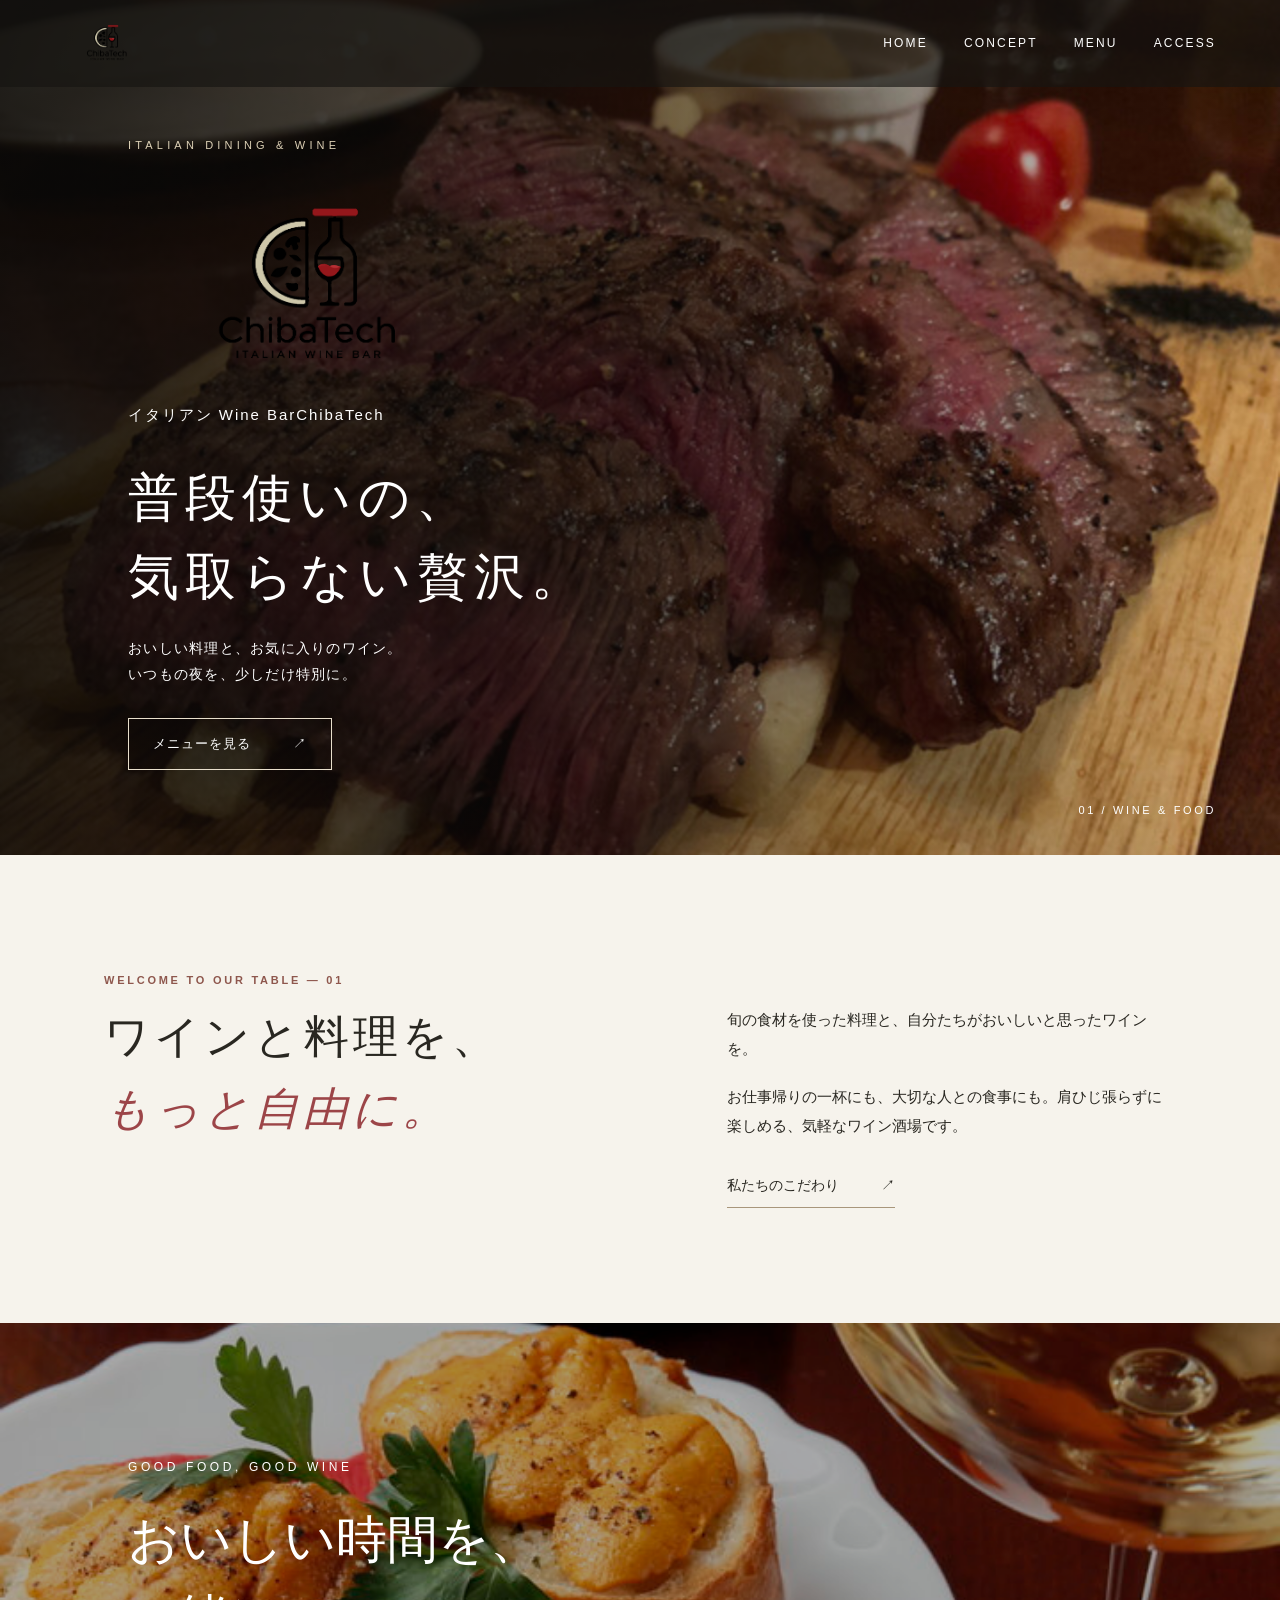
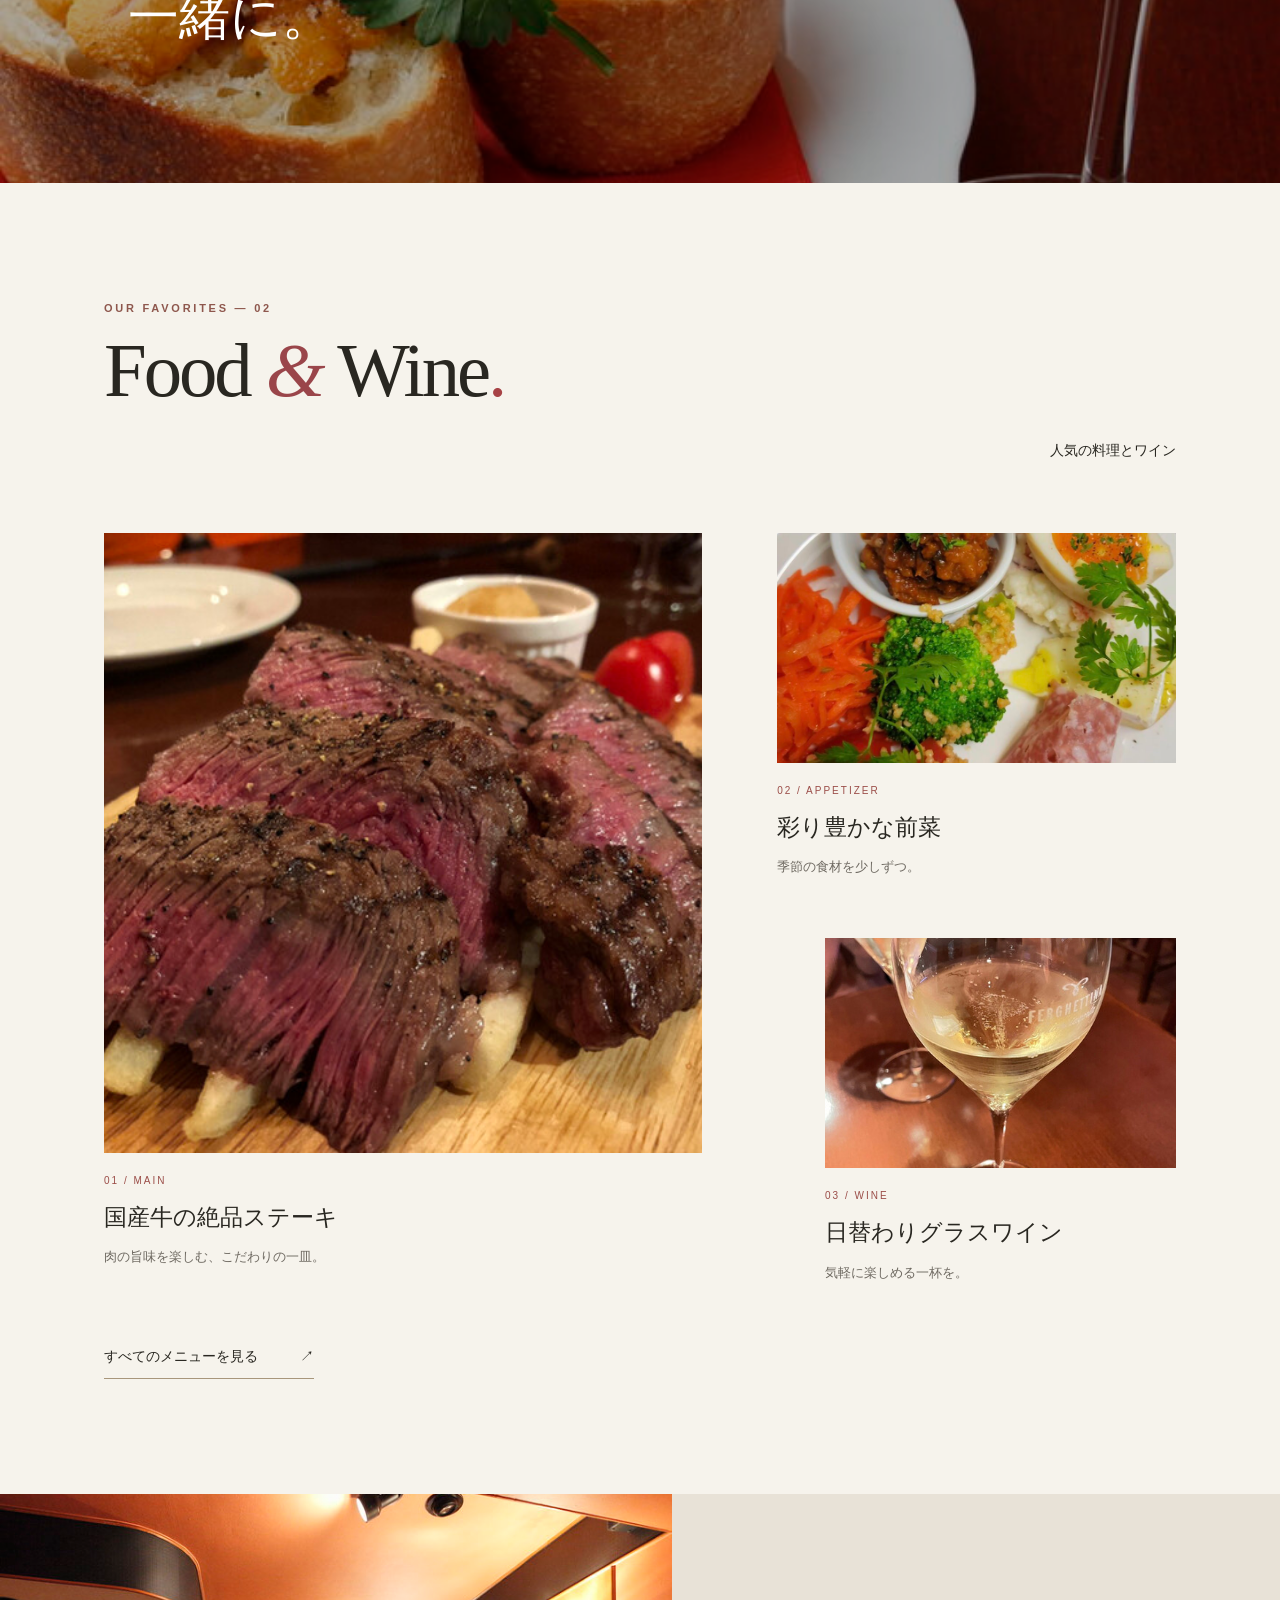
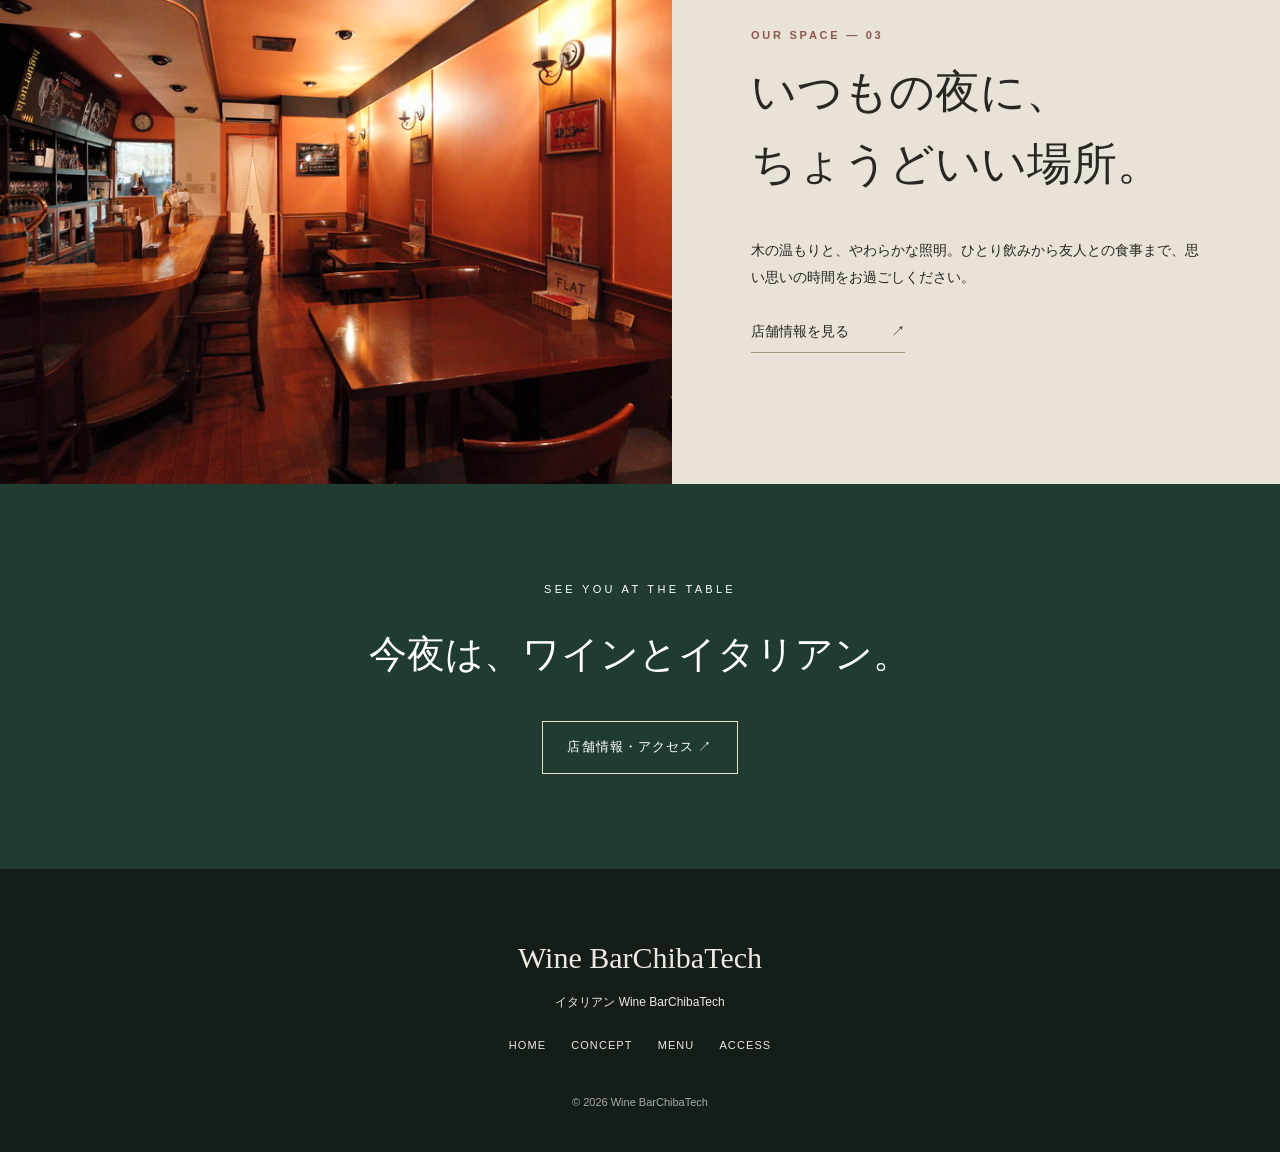
==== index.html @ f0bc8bd6 "Add files via upload" ====
<!DOCTYPE html>
<html lang="ja">
<head>
  <meta charset="UTF-8">
  <meta name="viewport" content="width=device-width, initial-scale=1.0">
  <meta name="description" content="イタリアン Wine BarChibaTech。旬の料理とワインを気軽に楽しむワインバー。">
  <title>HOME | イタリアン Wine BarChibaTech</title>
  <link rel="stylesheet" href="style.css">
</head>
<body class="home">
<header class="site-header">
  <a class="header-logo" href="index.html"><img src="images/logo.png" alt="Wine BarChibaTech ロゴ"></a>
  <nav><a href="index.html">HOME</a><a href="concept.html">CONCEPT</a><a href="menu.html">MENU</a><a href="access.html">ACCESS</a></nav>
</header>
<main>
<section class="hero">
  <img class="hero-bg" src="images/国産業ステーキ2.jpg" alt="国産牛のステーキ">
  <div class="hero-shade"></div>
  <div class="hero-content">
    <p class="hero-small">ITALIAN DINING & WINE</p>
    <img class="hero-logo" src="images/logo.png" alt="Wine BarChibaTech">
    <p class="hero-brand">イタリアン Wine BarChibaTech</p>
    <h1>普段使いの、<br>気取らない贅沢。</h1>
    <p class="hero-lead">おいしい料理と、お気に入りのワイン。<br>いつもの夜を、少しだけ特別に。</p>
    <a class="outline-button" href="menu.html">メニューを見る <span>↗</span></a>
  </div>
  <span class="hero-number">01 / WINE & FOOD</span>
</section>
<section class="welcome section-wrap">
  <div class="welcome-title"><p class="eyebrow">WELCOME TO OUR TABLE — 01</p><h2>ワインと料理を、<br><em>もっと自由に。</em></h2></div>
  <div class="welcome-copy"><p>旬の食材を使った料理と、自分たちがおいしいと思ったワインを。</p><p>お仕事帰りの一杯にも、大切な人との食事にも。肩ひじ張らずに楽しめる、気軽なワイン酒場です。</p><a class="arrow-link" href="concept.html">私たちのこだわり <span>↗</span></a></div>
</section>
<section class="photo-band"><img src="images/ワインと人気メニュー.jpg" alt="ワインと料理を囲む食卓"><div><span>GOOD FOOD, GOOD WINE</span><p>おいしい時間を、<br>一緒に。</p></div></section>
<section class="selection section-wrap">
  <div class="section-heading"><div><p class="eyebrow">OUR FAVORITES — 02</p><h2>Food <em>&</em> Wine<span class="red-dot">.</span></h2></div><p>人気の料理とワイン</p></div>
  <div class="feature-grid">
    <a class="feature-card feature-large" href="menu.html"><img src="images/国産業ステーキ2.jpg" alt="国産牛のステーキ"><span class="feature-no">01 / MAIN</span><h3>国産牛の絶品ステーキ</h3><p>肉の旨味を楽しむ、こだわりの一皿。</p></a>
    <a class="feature-card feature-small" href="menu.html"><img src="images/こだわり1.jpg" alt="彩り豊かな前菜盛り合わせ"><span class="feature-no">02 / APPETIZER</span><h3>彩り豊かな前菜</h3><p>季節の食材を少しずつ。</p></a>
    <a class="feature-card feature-small feature-offset" href="menu.html"><img src="images/ワイン2.jpg" alt="グラスワイン"><span class="feature-no">03 / WINE</span><h3>日替わりグラスワイン</h3><p>気軽に楽しめる一杯を。</p></a>
  </div>
  <a class="arrow-link section-end" href="menu.html">すべてのメニューを見る <span>↗</span></a>
</section>
<section class="space-section"><div class="space-photo"><img src="images/内装2.jpg" alt="木のカウンターとテーブルが並ぶ店内"></div><div class="space-copy"><p class="eyebrow">OUR SPACE — 03</p><h2>いつもの夜に、<br>ちょうどいい場所。</h2><p>木の温もりと、やわらかな照明。ひとり飲みから友人との食事まで、思い思いの時間をお過ごしください。</p><a class="arrow-link" href="access.html">店舗情報を見る <span>↗</span></a></div></section>
<section class="bottom-cta"><p>SEE YOU AT THE TABLE</p><h2>今夜は、ワインとイタリアン。</h2><a class="outline-button" href="access.html">店舗情報・アクセス ↗</a></section>
</main>
<footer><div class="footer-brand">Wine BarChibaTech</div><p>イタリアン Wine BarChibaTech</p><div class="footer-links"><a href="index.html">HOME</a><a href="concept.html">CONCEPT</a><a href="menu.html">MENU</a><a href="access.html">ACCESS</a></div><small>© 2026 Wine BarChibaTech</small></footer>
</body>
</html>
---- style.css ----
@charset "UTF-8";

/* 全体の設定 */
* { box-sizing: border-box; }
html { scroll-behavior: smooth; }
body { margin: 0; color: #292721; background: #f6f3ec; font-family: "Yu Gothic", "Hiragino Kaku Gothic ProN", sans-serif; line-height: 1.9; }
img { max-width: 100%; display: block; }
a { color: inherit; text-decoration: none; }
h1,h2,h3,p { margin-top: 0; }
h1,h2,h3 { font-weight: 500; }
h1,h2 { font-family: "Yu Mincho", "Hiragino Mincho ProN", serif; }
em { font-weight: normal; }
.site-header { position: absolute; top: 0; left: 0; width: 100%; z-index: 10; display: flex; align-items: center; justify-content: space-between; padding: 16px 5%; background: rgba(22,20,18,.65); color: #fff; }
.header-logo img { width: 86px; height: 55px; object-fit: contain; }
.site-header nav { display: flex; gap: 36px; }
.site-header nav a { font-size: 12px; letter-spacing: .18em; padding: 8px 0; border-bottom: 1px solid transparent; }
.site-header nav a:hover { border-color: #d6c5a2; }

/* トップの大きな写真 */
.hero { position: relative; min-height: 760px; height: 95vh; max-height: 1050px; background: #1b1511; color: white; overflow: hidden; display: flex; align-items: center; }
.hero-bg { position: absolute; inset: 0; width: 100%; height: 100%; object-fit: cover; object-position: 55% 50%; }
.hero-shade { position: absolute; inset: 0; background: linear-gradient(90deg,rgba(10,9,8,.90) 0%,rgba(10,9,8,.72) 36%,rgba(10,9,8,.17) 100%); }
.hero-content { position: relative; z-index: 1; width: min(620px, 90%); margin-left: 10%; padding: 105px 0 55px; }
.hero-small { font-size: 11px; letter-spacing: .38em; color: #ded2b7; margin-bottom: 15px; }
.hero-logo { width: min(380px, 78%); height: 235px; object-fit: contain; object-position: left center; margin: 0 0 0 -10px; }
.hero-brand { font-size: 15px; letter-spacing: .13em; margin: -4px 0 28px; }
.hero h1 { font-size: clamp(36px, 4vw, 66px); line-height: 1.55; letter-spacing: .12em; margin-bottom: 18px; }
.hero h1 em { color: #e6d4b1; }
.hero-lead { font-size: 14px; letter-spacing: .09em; margin-bottom: 30px; }
.outline-button { display: inline-flex; align-items: center; justify-content: space-between; gap: 42px; border: 1px solid #e8dfcc; padding: 13px 24px; font-size: 13px; letter-spacing: .08em; transition: .2s; }
.outline-button:hover { background: #f5efe2; color: #28231c; }
.hero-number { position: absolute; bottom: 34px; right: 5%; font-size: 11px; letter-spacing: .24em; z-index: 1; }

/* 共通の見出し */
.section-wrap { max-width: 1200px; padding: 115px 5%; margin: auto; }
.eyebrow { font-size: 11px; letter-spacing: .25em; color: #8e574d; font-family: Arial,sans-serif; font-weight: bold; }
.arrow-link { display: inline-flex; gap: 42px; border-bottom: 1px solid #a8967b; padding-bottom: 8px; font-size: 14px; }
.arrow-link:hover { color: #8b373b; }
.welcome { display: grid; grid-template-columns: 1.15fr 1fr; gap: 10%; }
.welcome h2 { font-size: clamp(32px, 3.5vw, 50px); line-height: 1.6; letter-spacing: .09em; }
.welcome h2 em { color: #9c4548; }
.welcome-copy { padding-top: 36px; font-size: 15px; }
.welcome-copy p { margin-bottom: 20px; }
.welcome-copy .arrow-link { margin-top: 12px; }

/* 横長の写真 */
.photo-band { height: 460px; position: relative; overflow: hidden; background: #261a14; }
.photo-band img { width: 100%; height: 100%; object-fit: cover; object-position: center 48%; filter: brightness(.67); }
.photo-band div { position: absolute; left: 10%; top: 28%; color: white; }
.photo-band span { font-size: 12px; letter-spacing: .3em; }
.photo-band p { font-family: "Yu Mincho",serif; font-size: clamp(32px,4vw,56px); line-height: 1.5; margin-top: 20px; }

/* 料理の非対称レイアウト */
.section-heading { display: flex; justify-content: space-between; align-items: end; margin-bottom: 55px; }
.section-heading h2 { font-family: Georgia,serif; font-size: clamp(44px,6vw,78px); line-height: 1.1; letter-spacing: -.04em; }
.section-heading h2 em { color: #9a454a; }
.red-dot { color: #a74245; }
.section-heading > p { font-size: 14px; }
.feature-grid { display: grid; grid-template-columns: 1.2fr .8fr; gap: 45px 7%; align-items: start; }
.feature-card { display: block; }
.feature-card img { width: 100%; height: 310px; object-fit: cover; transition: transform .3s; }
.feature-card:hover img { transform: scale(1.015); }
.feature-large { grid-row: span 2; }
.feature-large img { height: 620px; }
.feature-small img { height: 230px; }
.feature-offset { margin-left: 12%; }
.feature-no { display: block; color: #9b4d48; font-size: 10px; letter-spacing: .2em; margin-top: 18px; }
.feature-card h3 { font-family: "Yu Mincho",serif; font-size: 23px; margin: 6px 0; }
.feature-card p { color: #6f6a62; font-size: 13px; }
.section-end { margin-top: 45px; }

/* 店内の紹介 */
.space-section { display: grid; grid-template-columns: 1.05fr .95fr; background: #e8e2d7; }
.space-photo img { width: 100%; height: 590px; object-fit: cover; }
.space-copy { align-self: center; padding: 60px 13%; }
.space-copy h2 { font-size: clamp(30px,3.5vw,48px); line-height: 1.6; }
.space-copy > p:not(.eyebrow) { font-size: 14px; margin: 25px 0; }
.bottom-cta { background: #203b30; color: white; padding: 95px 20px; text-align: center; }
.bottom-cta > p { font-size: 11px; letter-spacing: .3em; }
.bottom-cta h2 { font-size: clamp(26px,3vw,43px); margin: 18px 0 30px; }

/* 下層ページ */
.sub-hero { padding: 185px 5% 90px; text-align: center; background: #203b30; color: white; }
.sub-hero .eyebrow { color: #d3bca3; }
.sub-hero h1 { font-size: clamp(32px,4vw,55px); margin: 15px 0; }
.sub-hero span { font-size: 10px; letter-spacing: .25em; }
.page-content { max-width: 1160px; padding: 70px 5% 100px; margin: auto; }
.content-shell { width: 100%; }
.content-shell > h1 { display: none; }
.content-shell h2 { font-size: clamp(25px,3vw,36px); padding: 0 0 15px; margin: 75px 0 28px; border-bottom: 1px solid #c8b9a5; }
.content-shell .eyebrow { display: none; }
.content-shell .section-number { font-size: 10px; color: #995b4c; letter-spacing: .22em; margin-top: 50px; }
.flex-box { display: flex; align-items: center; gap: 7%; margin: 35px 0 80px; }
.flex-box:nth-of-type(even) { flex-direction: row-reverse; }
.flex-text { flex: 1; font-size: 15px; }
.flex-img { flex: 1; }
.flex-img img { width: 100%; height: 330px; object-fit: cover; }
.menu-box { display: grid; grid-template-columns: repeat(3,1fr); gap: 38px 25px; }
.menu-item img { width: 100%; height: 220px; object-fit: cover; }
.menu-item h3 { font-family: "Yu Mincho",serif; font-size: 20px; margin: 13px 0 0; }
.menu-item p { font-size: 13px; margin-bottom: 6px; }
.price { color: #9b4547; font-weight: bold; }
.campaign-box { display: grid; grid-template-columns: 1fr 1fr; gap: 12px 38px; align-items: center; }
.campaign-box img { grid-row: span 3; width: 100%; height: 330px; object-fit: cover; }
.campaign-box p { margin: 0; }
table { width: 100%; border-collapse: collapse; margin: 20px 0 50px; }
th,td { border-bottom: 1px solid #d8cfc0; padding: 17px 14px; text-align: left; font-size: 14px; }
th { width: 28%; font-weight: 500; color: #234334; }
.back-btn-area { text-align: center; margin-top: 75px; }
.back-btn { display: inline-block; border: 1px solid #234334; padding: 12px 28px; }

/* フッター */
footer { background: #151d19; color: #eee9df; text-align: center; padding: 60px 20px 35px; }
.footer-brand { font-family: Georgia,serif; font-size: 30px; }
footer p { font-size: 12px; margin: 5px 0 22px; }
.footer-links { display: flex; justify-content: center; gap: 25px; margin-bottom: 30px; font-size: 11px; letter-spacing: .1em; }
footer small { font-size: 11px; color: #a7aca6; }

@media (max-width: 750px) {
  .site-header { padding: 10px 4%; gap: 10px; }
  .header-logo img { width: 58px; height: 46px; }
  .site-header nav { gap: 12px; }
  .site-header nav a { font-size: 9px; letter-spacing: .02em; }
  .hero { height: auto; min-height: 740px; }
  .hero-bg { object-position: 58% center; }
  .hero-shade { background: linear-gradient(90deg,rgba(10,9,8,.85),rgba(10,9,8,.35)); }
  .hero-content { margin-left: 6%; width: 88%; padding-top: 120px; }
  .hero-logo { width: 270px; height: 190px; }
  .hero h1 { font-size: 37px; }
  .hero-brand { font-size: 12px; }
  .section-wrap { padding: 75px 6%; }
  .welcome { grid-template-columns: 1fr; gap: 10px; }
  .welcome-copy { padding-top: 0; }
  .photo-band { height: 330px; }
  .photo-band div { left: 7%; top: 24%; }
  .section-heading { align-items: start; flex-direction: column; gap: 5px; }
  .feature-grid { grid-template-columns: 1fr 1fr; gap: 35px 15px; }
  .feature-large { grid-column: span 2; grid-row: auto; }
  .feature-large img { height: 380px; }
  .feature-small img { height: 190px; }
  .feature-offset { margin-left: 0; }
  .feature-card h3 { font-size: 18px; }
  .space-section { grid-template-columns: 1fr; }
  .space-photo img { height: 350px; }
  .space-copy { padding: 60px 7%; }
  .sub-hero { padding-top: 135px; }
  .page-content { padding: 35px 6% 75px; }
  .flex-box,.flex-box:nth-of-type(even) { flex-direction: column-reverse; gap: 20px; align-items: stretch; }
  .flex-img img { height: 270px; }
  .menu-box { grid-template-columns: repeat(2,1fr); gap: 25px 14px; }
  .menu-item img { height: 165px; }
  .menu-item h3 { font-size: 17px; }
  .campaign-box { display: block; }
  .campaign-box img { height: 240px; margin-bottom: 18px; }
  .campaign-box p { margin-bottom: 12px; }
  th,td { padding: 12px 8px; font-size: 12px; }
}
@media (prefers-reduced-motion: reduce) { html { scroll-behavior: auto; } }
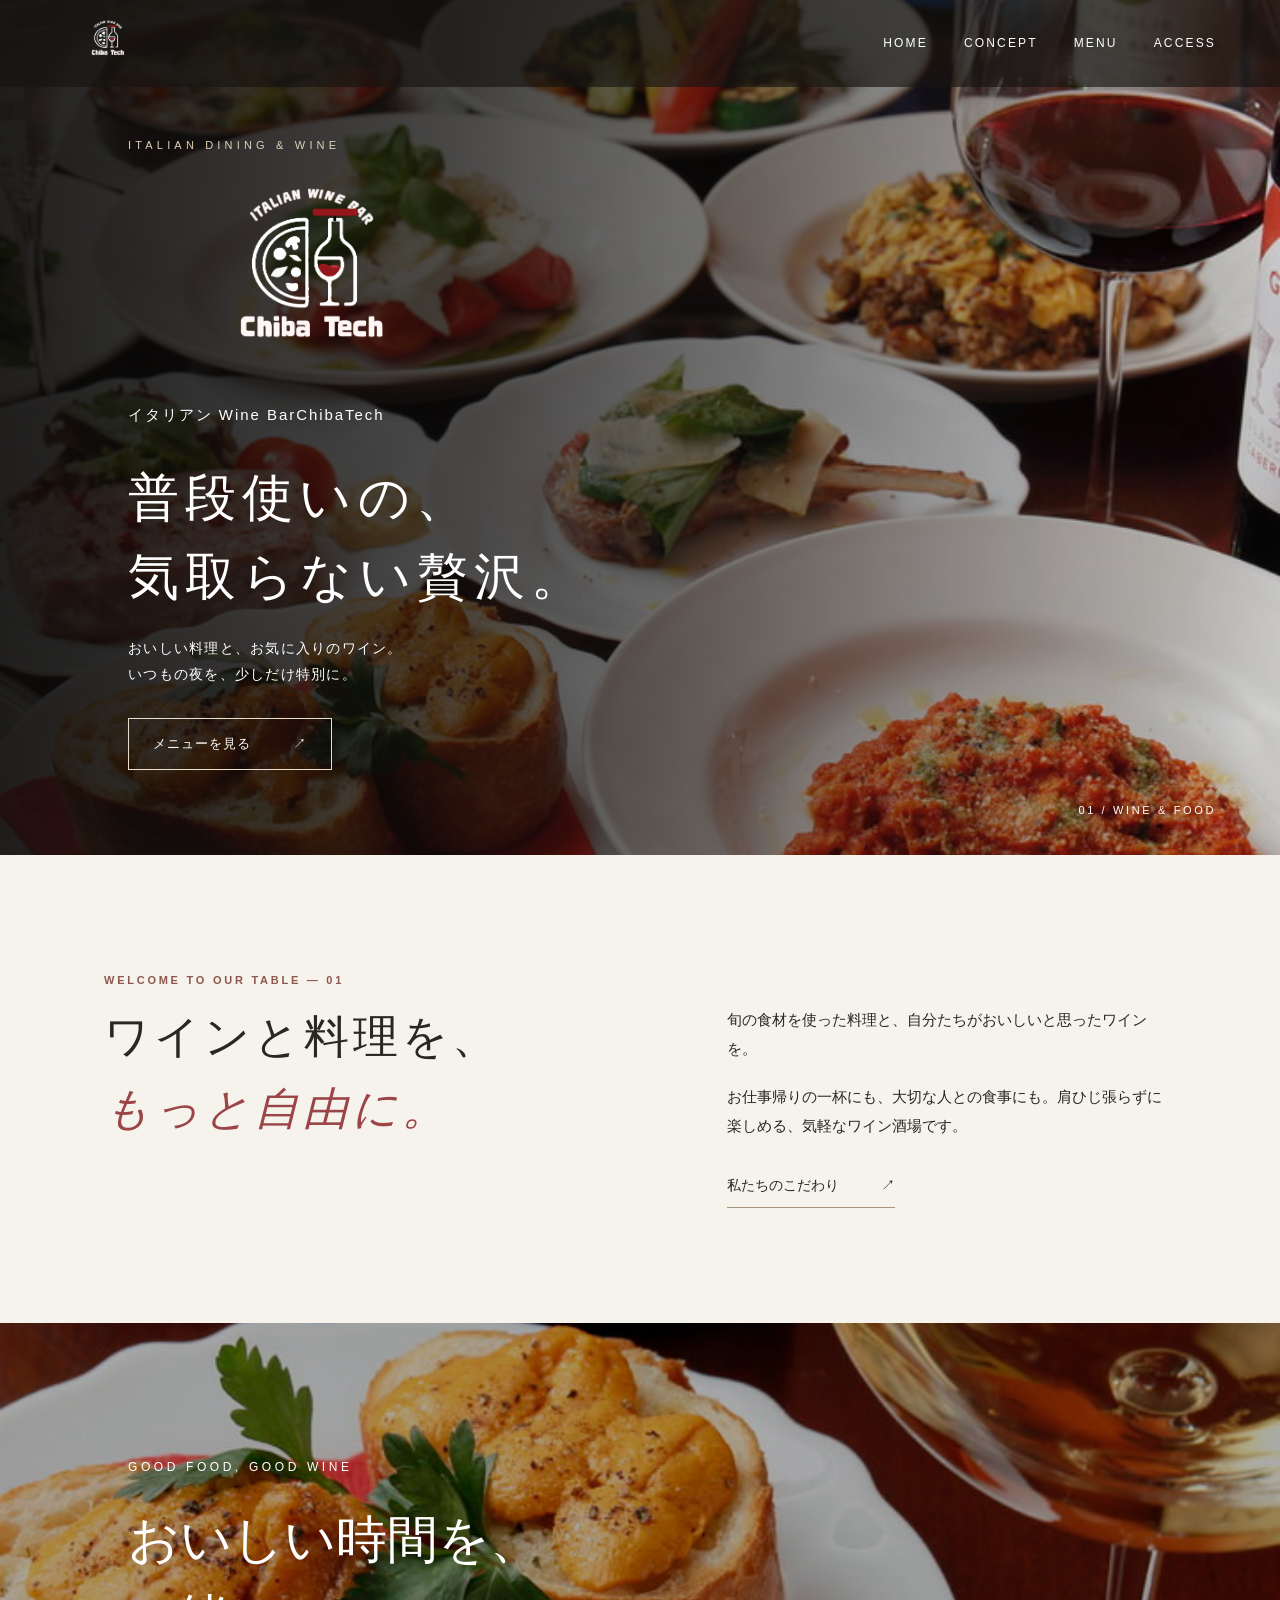
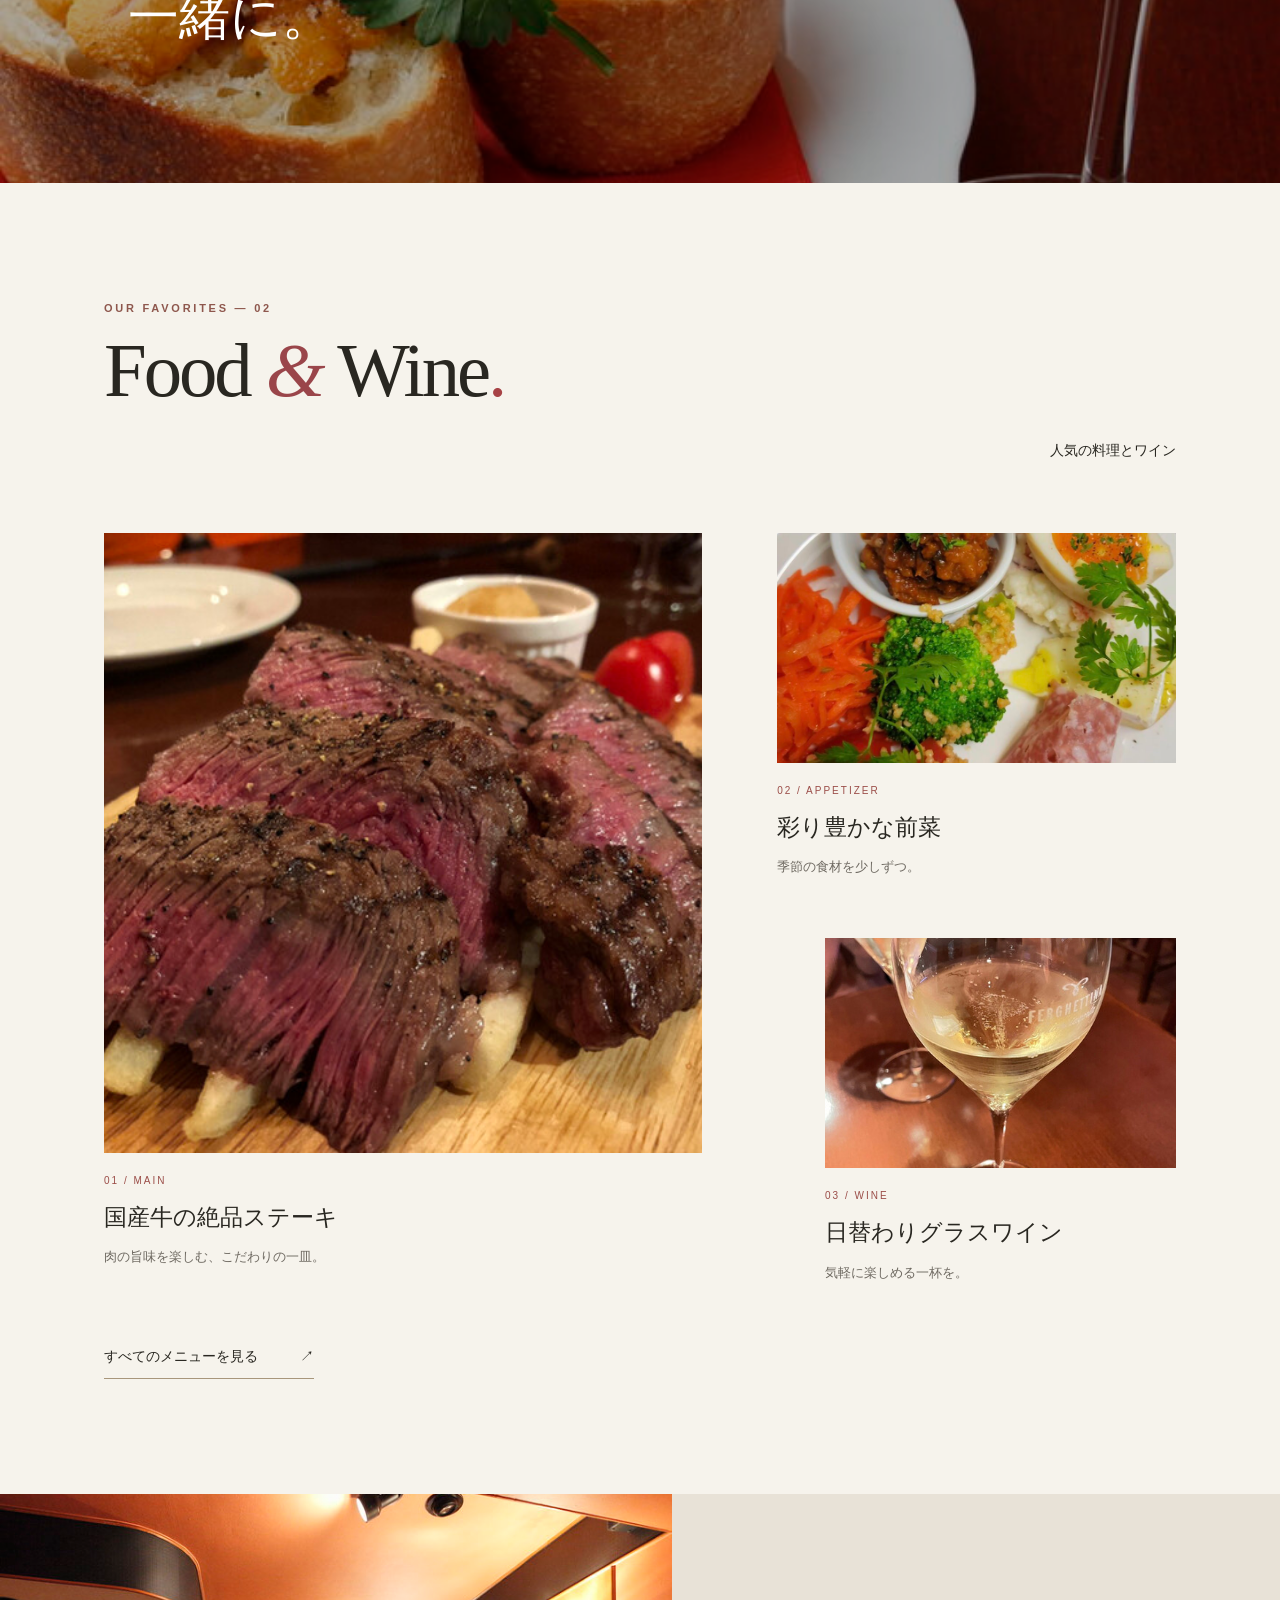
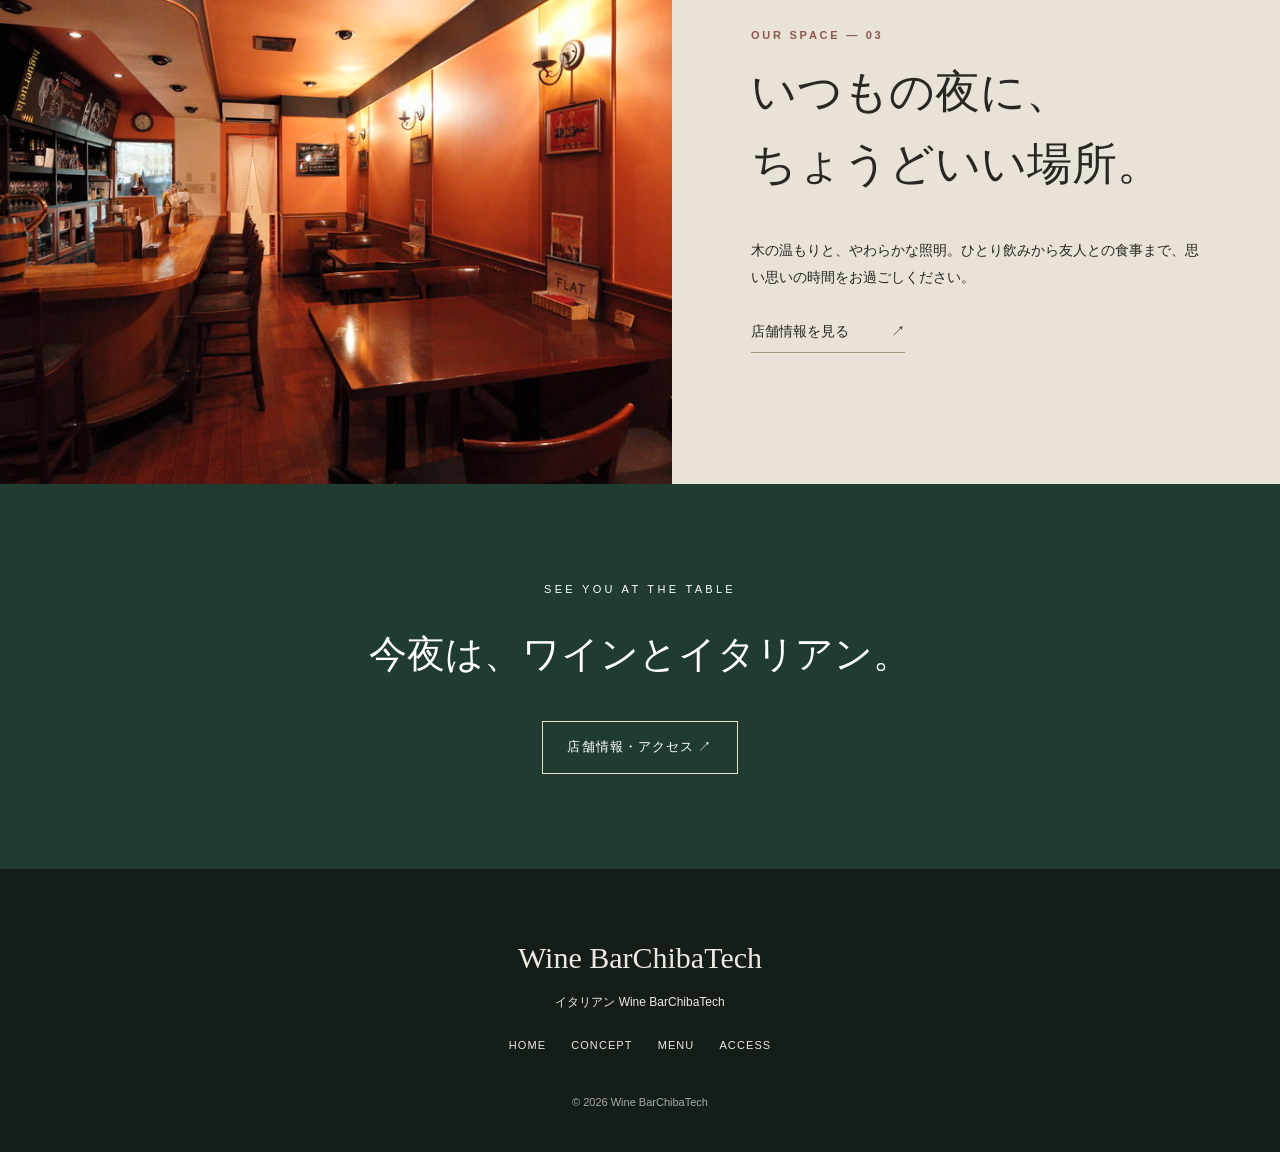
==== commit 1e14b8bf: "Update index.html" ====
--- a/index.html
+++ b/index.html
@@ -14,7 +14,7 @@
 </header>
 <main>
 <section class="hero">
-  <img class="hero-bg" src="images/国産業ステーキ2.jpg" alt="国産牛のステーキ">
+  <img class="hero-bg" src="images/こだわり3コース料理.jpg" alt="こだわり3コース料理">
   <div class="hero-shade"></div>
   <div class="hero-content">
     <p class="hero-small">ITALIAN DINING & WINE</p>
@@ -45,4 +45,4 @@
 </main>
 <footer><div class="footer-brand">Wine BarChibaTech</div><p>イタリアン Wine BarChibaTech</p><div class="footer-links"><a href="index.html">HOME</a><a href="concept.html">CONCEPT</a><a href="menu.html">MENU</a><a href="access.html">ACCESS</a></div><small>© 2026 Wine BarChibaTech</small></footer>
 </body>
-</html>+</html>
